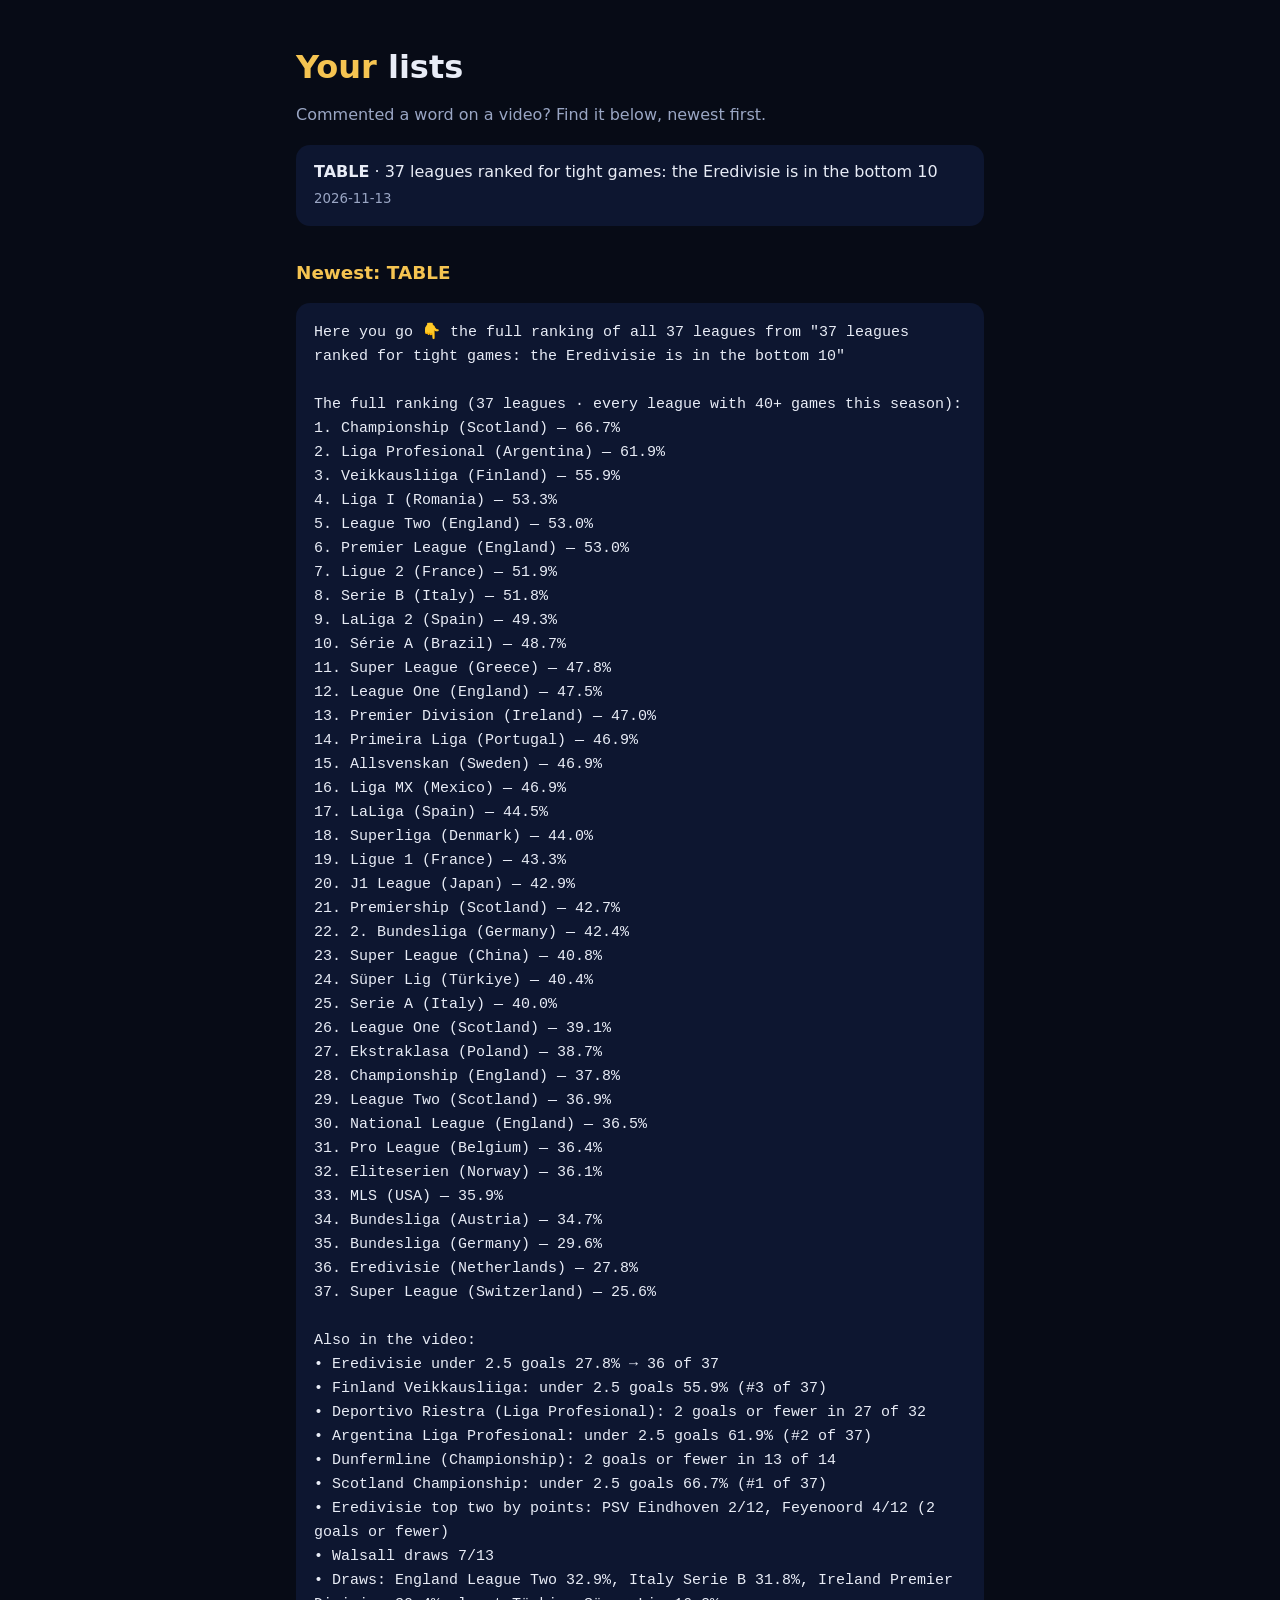
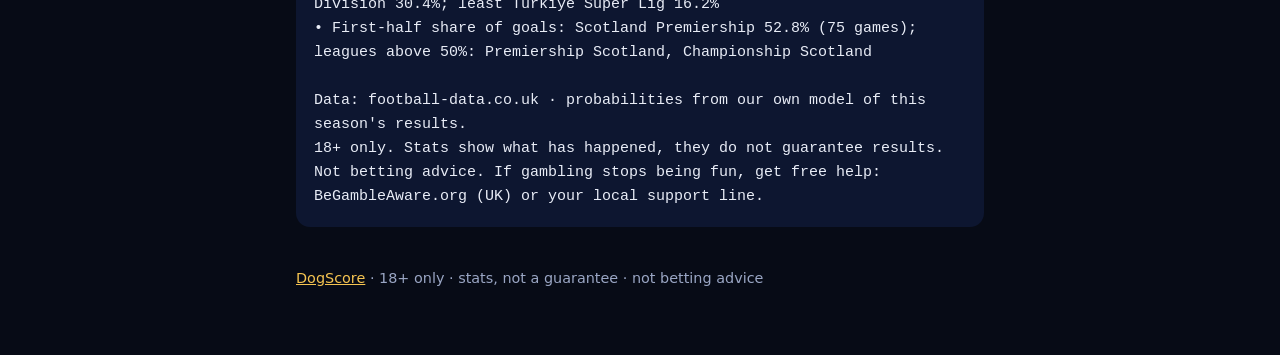
==== lists/index.html @ 9256e200 "List: 37 leagues ranked for tight games: the Eredivisie is in the" ====
<!doctype html>
<html lang="en"><head><meta charset="utf-8"><meta name="viewport" content="width=device-width,initial-scale=1">
<title>DogScore lists</title><link rel="stylesheet" href="../style.css">
<style>pre{white-space:pre-wrap;font:15px/1.6 ui-monospace,Menlo,monospace;background:var(--card);padding:18px;border-radius:14px}
.item{display:block;background:var(--card);border-radius:14px;padding:14px 18px;margin:12px 0;text-decoration:none;color:var(--text)}.item small{color:var(--muted)}</style></head>
<body><main><h1><b>Your</b> lists</h1><p class="muted">Commented a word on a video? Find it below, newest first.</p><a class="item" href="cta-test-map.html"><b>TABLE</b> · 37 leagues ranked for tight games: the Eredivisie is in the bottom 10<br><small>2026-11-13</small></a><h2>Newest: TABLE</h2><pre>Here you go 👇 the full ranking of all 37 leagues from "37 leagues ranked for tight games: the Eredivisie is in the bottom 10"

The full ranking (37 leagues · every league with 40+ games this season):
1. Championship (Scotland) — 66.7%
2. Liga Profesional (Argentina) — 61.9%
3. Veikkausliiga (Finland) — 55.9%
4. Liga I (Romania) — 53.3%
5. League Two (England) — 53.0%
6. Premier League (England) — 53.0%
7. Ligue 2 (France) — 51.9%
8. Serie B (Italy) — 51.8%
9. LaLiga 2 (Spain) — 49.3%
10. Série A (Brazil) — 48.7%
11. Super League (Greece) — 47.8%
12. League One (England) — 47.5%
13. Premier Division (Ireland) — 47.0%
14. Primeira Liga (Portugal) — 46.9%
15. Allsvenskan (Sweden) — 46.9%
16. Liga MX (Mexico) — 46.9%
17. LaLiga (Spain) — 44.5%
18. Superliga (Denmark) — 44.0%
19. Ligue 1 (France) — 43.3%
20. J1 League (Japan) — 42.9%
21. Premiership (Scotland) — 42.7%
22. 2. Bundesliga (Germany) — 42.4%
23. Super League (China) — 40.8%
24. Süper Lig (Türkiye) — 40.4%
25. Serie A (Italy) — 40.0%
26. League One (Scotland) — 39.1%
27. Ekstraklasa (Poland) — 38.7%
28. Championship (England) — 37.8%
29. League Two (Scotland) — 36.9%
30. National League (England) — 36.5%
31. Pro League (Belgium) — 36.4%
32. Eliteserien (Norway) — 36.1%
33. MLS (USA) — 35.9%
34. Bundesliga (Austria) — 34.7%
35. Bundesliga (Germany) — 29.6%
36. Eredivisie (Netherlands) — 27.8%
37. Super League (Switzerland) — 25.6%

Also in the video:
• Eredivisie under 2.5 goals 27.8% → 36 of 37
• Finland Veikkausliiga: under 2.5 goals 55.9% (#3 of 37)
• Deportivo Riestra (Liga Profesional): 2 goals or fewer in 27 of 32
• Argentina Liga Profesional: under 2.5 goals 61.9% (#2 of 37)
• Dunfermline (Championship): 2 goals or fewer in 13 of 14
• Scotland Championship: under 2.5 goals 66.7% (#1 of 37)
• Eredivisie top two by points: PSV Eindhoven 2/12, Feyenoord 4/12 (2 goals or fewer)
• Walsall draws 7/13
• Draws: England League Two 32.9%, Italy Serie B 31.8%, Ireland Premier Division 30.4%; least Türkiye Süper Lig 16.2%
• First-half share of goals: Scotland Premiership 52.8% (75 games); leagues above 50%: Premiership Scotland, Championship Scotland

Data: football-data.co.uk · probabilities from our own model of this season's results.
18+ only. Stats show what has happened, they do not guarantee results. Not betting advice. If gambling stops being fun, get free help: BeGambleAware.org (UK) or your local support line.</pre><footer><a href="../index.html">DogScore</a> · 18+ only · stats, not a guarantee · not betting advice</footer></main></body></html>
---- style.css ----
:root{--bg:#070b16;--card:#0d1630;--text:#e8ecf6;--muted:#9aa6c4;--gold:#f5c451;--red:#ff2b3a}
*{box-sizing:border-box}body{margin:0;background:var(--bg);color:var(--text);font:16px/1.65 system-ui,-apple-system,Segoe UI,Roboto,sans-serif}
main{max-width:720px;margin:0 auto;padding:48px 16px 64px}h1{font-size:2rem;line-height:1.2;margin:0 0 8px}h1 b{color:var(--gold)}
h2{font-size:1.15rem;margin:32px 0 8px;color:var(--gold)}p,li{color:var(--text)}.muted{color:var(--muted)}
.card{background:var(--card);border-radius:14px;padding:20px 22px;margin:24px 0}a{color:var(--gold)}
footer{margin-top:40px;color:var(--muted);font-size:.9rem}.age{color:var(--red);font-weight:700}
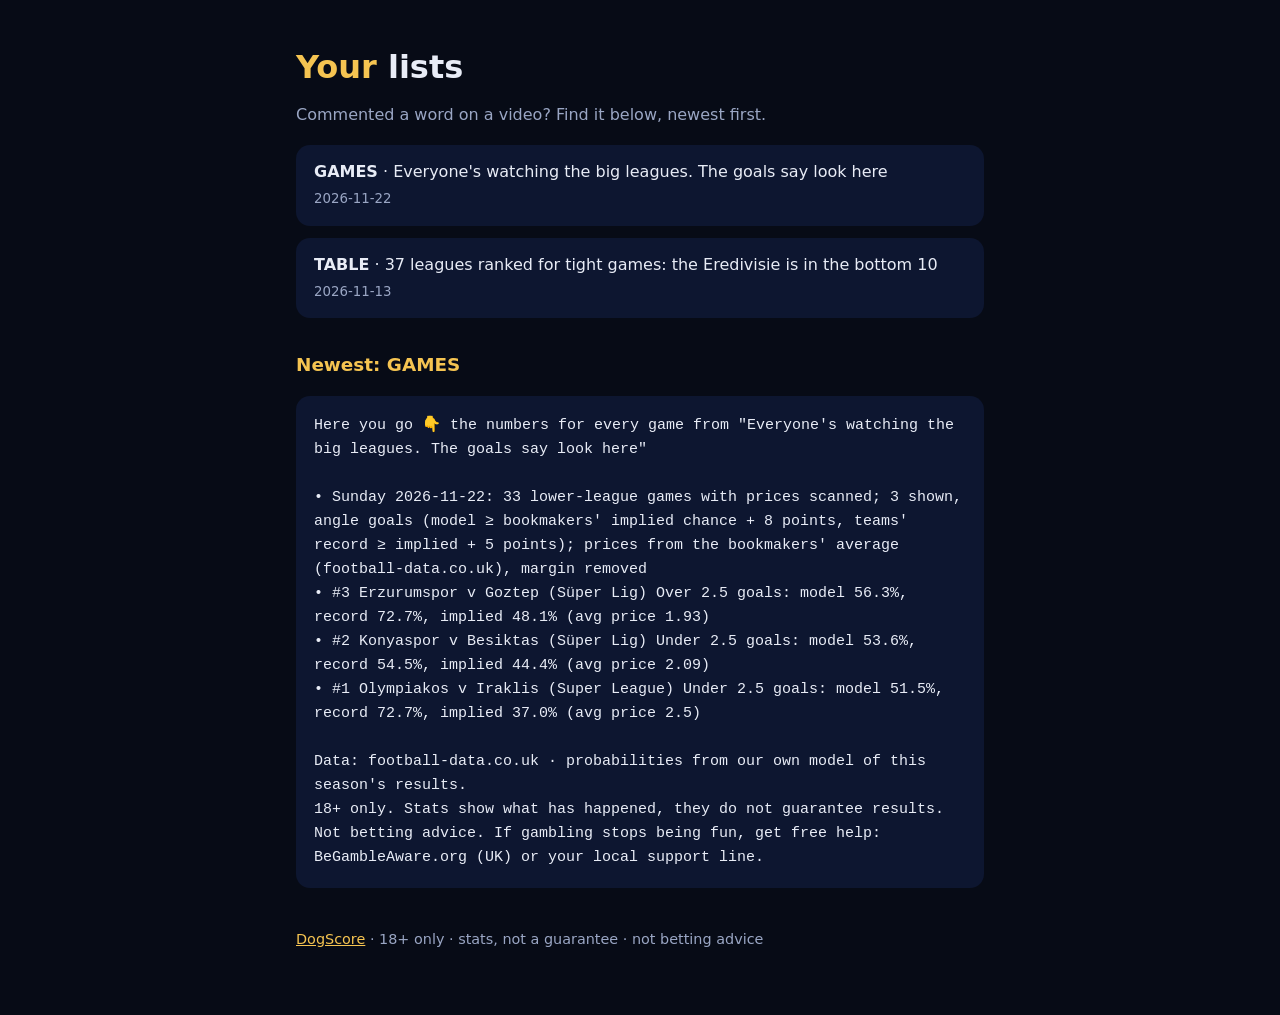
==== commit a09df82c: "List: Everyone's watching the big leagues. The goals say look here" ====
--- a/lists/index.html
+++ b/lists/index.html
@@ -3,58 +3,12 @@
 <title>DogScore lists</title><link rel="stylesheet" href="../style.css">
 <style>pre{white-space:pre-wrap;font:15px/1.6 ui-monospace,Menlo,monospace;background:var(--card);padding:18px;border-radius:14px}
 .item{display:block;background:var(--card);border-radius:14px;padding:14px 18px;margin:12px 0;text-decoration:none;color:var(--text)}.item small{color:var(--muted)}</style></head>
-<body><main><h1><b>Your</b> lists</h1><p class="muted">Commented a word on a video? Find it below, newest first.</p><a class="item" href="cta-test-map.html"><b>TABLE</b> · 37 leagues ranked for tight games: the Eredivisie is in the bottom 10<br><small>2026-11-13</small></a><h2>Newest: TABLE</h2><pre>Here you go 👇 the full ranking of all 37 leagues from "37 leagues ranked for tight games: the Eredivisie is in the bottom 10"
+<body><main><h1><b>Your</b> lists</h1><p class="muted">Commented a word on a video? Find it below, newest first.</p><a class="item" href="e5031dbe-af66-4428-9d58-ca70b0117be8.html"><b>GAMES</b> · Everyone's watching the big leagues. The goals say look here<br><small>2026-11-22</small></a><a class="item" href="cta-test-map.html"><b>TABLE</b> · 37 leagues ranked for tight games: the Eredivisie is in the bottom 10<br><small>2026-11-13</small></a><h2>Newest: GAMES</h2><pre>Here you go 👇 the numbers for every game from "Everyone's watching the big leagues. The goals say look here"
 
-The full ranking (37 leagues · every league with 40+ games this season):
-1. Championship (Scotland) — 66.7%
-2. Liga Profesional (Argentina) — 61.9%
-3. Veikkausliiga (Finland) — 55.9%
-4. Liga I (Romania) — 53.3%
-5. League Two (England) — 53.0%
-6. Premier League (England) — 53.0%
-7. Ligue 2 (France) — 51.9%
-8. Serie B (Italy) — 51.8%
-9. LaLiga 2 (Spain) — 49.3%
-10. Série A (Brazil) — 48.7%
-11. Super League (Greece) — 47.8%
-12. League One (England) — 47.5%
-13. Premier Division (Ireland) — 47.0%
-14. Primeira Liga (Portugal) — 46.9%
-15. Allsvenskan (Sweden) — 46.9%
-16. Liga MX (Mexico) — 46.9%
-17. LaLiga (Spain) — 44.5%
-18. Superliga (Denmark) — 44.0%
-19. Ligue 1 (France) — 43.3%
-20. J1 League (Japan) — 42.9%
-21. Premiership (Scotland) — 42.7%
-22. 2. Bundesliga (Germany) — 42.4%
-23. Super League (China) — 40.8%
-24. Süper Lig (Türkiye) — 40.4%
-25. Serie A (Italy) — 40.0%
-26. League One (Scotland) — 39.1%
-27. Ekstraklasa (Poland) — 38.7%
-28. Championship (England) — 37.8%
-29. League Two (Scotland) — 36.9%
-30. National League (England) — 36.5%
-31. Pro League (Belgium) — 36.4%
-32. Eliteserien (Norway) — 36.1%
-33. MLS (USA) — 35.9%
-34. Bundesliga (Austria) — 34.7%
-35. Bundesliga (Germany) — 29.6%
-36. Eredivisie (Netherlands) — 27.8%
-37. Super League (Switzerland) — 25.6%
-
-Also in the video:
-• Eredivisie under 2.5 goals 27.8% → 36 of 37
-• Finland Veikkausliiga: under 2.5 goals 55.9% (#3 of 37)
-• Deportivo Riestra (Liga Profesional): 2 goals or fewer in 27 of 32
-• Argentina Liga Profesional: under 2.5 goals 61.9% (#2 of 37)
-• Dunfermline (Championship): 2 goals or fewer in 13 of 14
-• Scotland Championship: under 2.5 goals 66.7% (#1 of 37)
-• Eredivisie top two by points: PSV Eindhoven 2/12, Feyenoord 4/12 (2 goals or fewer)
-• Walsall draws 7/13
-• Draws: England League Two 32.9%, Italy Serie B 31.8%, Ireland Premier Division 30.4%; least Türkiye Süper Lig 16.2%
-• First-half share of goals: Scotland Premiership 52.8% (75 games); leagues above 50%: Premiership Scotland, Championship Scotland
+• Sunday 2026-11-22: 33 lower-league games with prices scanned; 3 shown, angle goals (model ≥ bookmakers' implied chance + 8 points, teams' record ≥ implied + 5 points); prices from the bookmakers' average (football-data.co.uk), margin removed
+• #3 Erzurumspor v Goztep (Süper Lig) Over 2.5 goals: model 56.3%, record 72.7%, implied 48.1% (avg price 1.93)
+• #2 Konyaspor v Besiktas (Süper Lig) Under 2.5 goals: model 53.6%, record 54.5%, implied 44.4% (avg price 2.09)
+• #1 Olympiakos v Iraklis (Super League) Under 2.5 goals: model 51.5%, record 72.7%, implied 37.0% (avg price 2.5)
 
 Data: football-data.co.uk · probabilities from our own model of this season's results.
 18+ only. Stats show what has happened, they do not guarantee results. Not betting advice. If gambling stops being fun, get free help: BeGambleAware.org (UK) or your local support line.</pre><footer><a href="../index.html">DogScore</a> · 18+ only · stats, not a guarantee · not betting advice</footer></main></body></html>
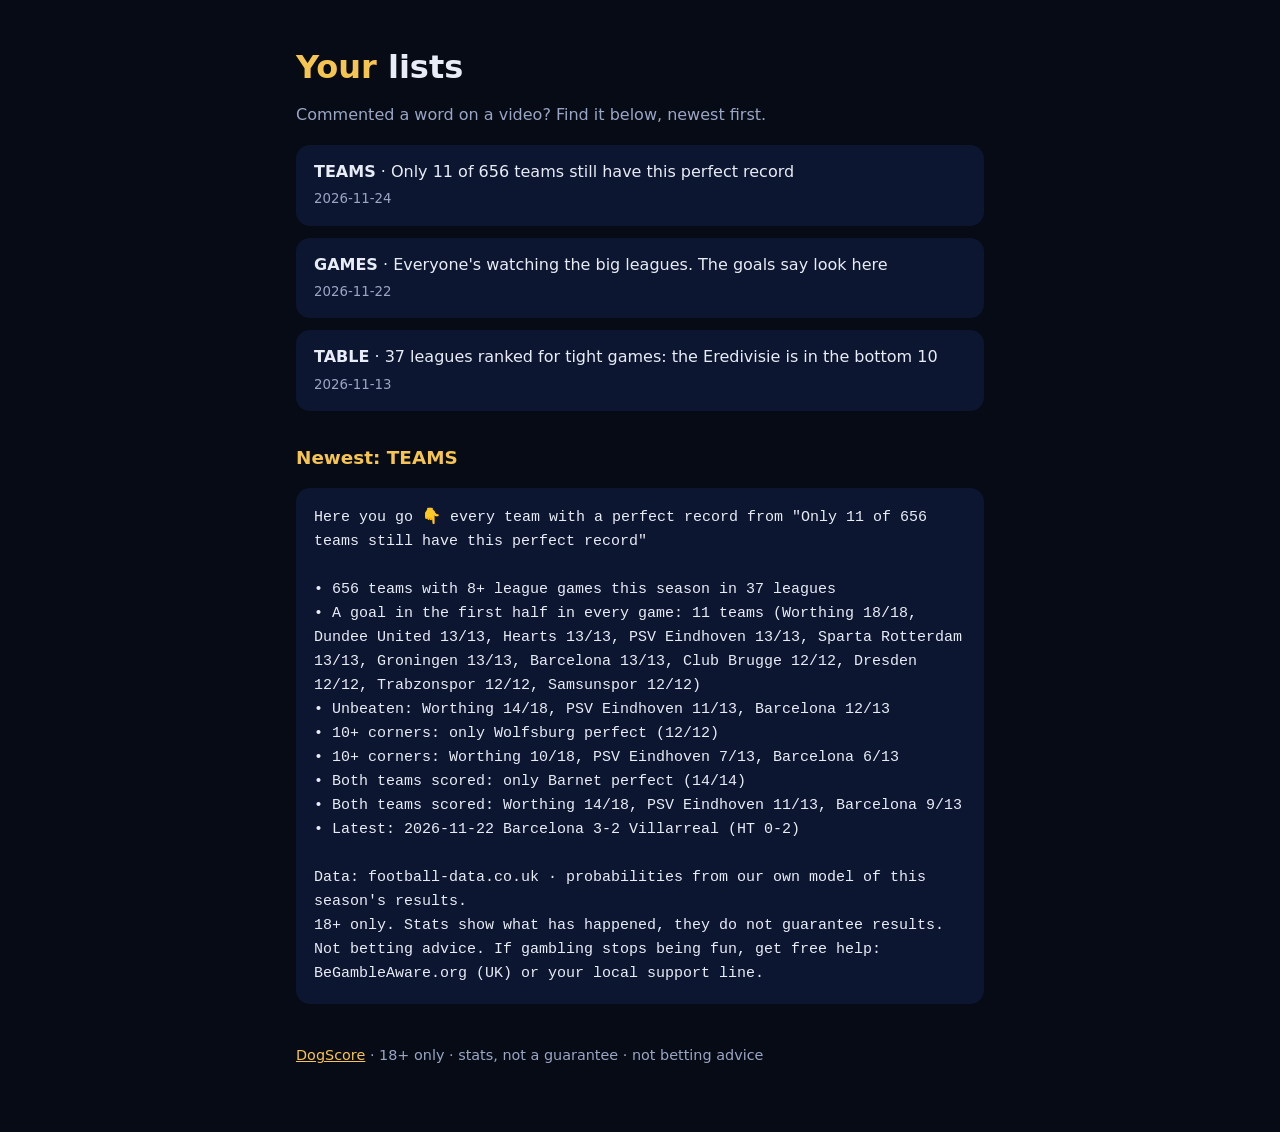
==== commit de874572: "List: Only 11 of 656 teams still have this perfect record" ====
--- a/lists/index.html
+++ b/lists/index.html
@@ -3,12 +3,16 @@
 <title>DogScore lists</title><link rel="stylesheet" href="../style.css">
 <style>pre{white-space:pre-wrap;font:15px/1.6 ui-monospace,Menlo,monospace;background:var(--card);padding:18px;border-radius:14px}
 .item{display:block;background:var(--card);border-radius:14px;padding:14px 18px;margin:12px 0;text-decoration:none;color:var(--text)}.item small{color:var(--muted)}</style></head>
-<body><main><h1><b>Your</b> lists</h1><p class="muted">Commented a word on a video? Find it below, newest first.</p><a class="item" href="e5031dbe-af66-4428-9d58-ca70b0117be8.html"><b>GAMES</b> · Everyone's watching the big leagues. The goals say look here<br><small>2026-11-22</small></a><a class="item" href="cta-test-map.html"><b>TABLE</b> · 37 leagues ranked for tight games: the Eredivisie is in the bottom 10<br><small>2026-11-13</small></a><h2>Newest: GAMES</h2><pre>Here you go 👇 the numbers for every game from "Everyone's watching the big leagues. The goals say look here"
+<body><main><h1><b>Your</b> lists</h1><p class="muted">Commented a word on a video? Find it below, newest first.</p><a class="item" href="a42c0a8f-a7d8-48b3-8abe-74a89be9c927.html"><b>TEAMS</b> · Only 11 of 656 teams still have this perfect record<br><small>2026-11-24</small></a><a class="item" href="e5031dbe-af66-4428-9d58-ca70b0117be8.html"><b>GAMES</b> · Everyone's watching the big leagues. The goals say look here<br><small>2026-11-22</small></a><a class="item" href="cta-test-map.html"><b>TABLE</b> · 37 leagues ranked for tight games: the Eredivisie is in the bottom 10<br><small>2026-11-13</small></a><h2>Newest: TEAMS</h2><pre>Here you go 👇 every team with a perfect record from "Only 11 of 656 teams still have this perfect record"
 
-• Sunday 2026-11-22: 33 lower-league games with prices scanned; 3 shown, angle goals (model ≥ bookmakers' implied chance + 8 points, teams' record ≥ implied + 5 points); prices from the bookmakers' average (football-data.co.uk), margin removed
-• #3 Erzurumspor v Goztep (Süper Lig) Over 2.5 goals: model 56.3%, record 72.7%, implied 48.1% (avg price 1.93)
-• #2 Konyaspor v Besiktas (Süper Lig) Under 2.5 goals: model 53.6%, record 54.5%, implied 44.4% (avg price 2.09)
-• #1 Olympiakos v Iraklis (Super League) Under 2.5 goals: model 51.5%, record 72.7%, implied 37.0% (avg price 2.5)
+• 656 teams with 8+ league games this season in 37 leagues
+• A goal in the first half in every game: 11 teams (Worthing 18/18, Dundee United 13/13, Hearts 13/13, PSV Eindhoven 13/13, Sparta Rotterdam 13/13, Groningen 13/13, Barcelona 13/13, Club Brugge 12/12, Dresden 12/12, Trabzonspor 12/12, Samsunspor 12/12)
+• Unbeaten: Worthing 14/18, PSV Eindhoven 11/13, Barcelona 12/13
+• 10+ corners: only Wolfsburg perfect (12/12)
+• 10+ corners: Worthing 10/18, PSV Eindhoven 7/13, Barcelona 6/13
+• Both teams scored: only Barnet perfect (14/14)
+• Both teams scored: Worthing 14/18, PSV Eindhoven 11/13, Barcelona 9/13
+• Latest: 2026-11-22 Barcelona 3-2 Villarreal (HT 0-2)
 
 Data: football-data.co.uk · probabilities from our own model of this season's results.
 18+ only. Stats show what has happened, they do not guarantee results. Not betting advice. If gambling stops being fun, get free help: BeGambleAware.org (UK) or your local support line.</pre><footer><a href="../index.html">DogScore</a> · 18+ only · stats, not a guarantee · not betting advice</footer></main></body></html>
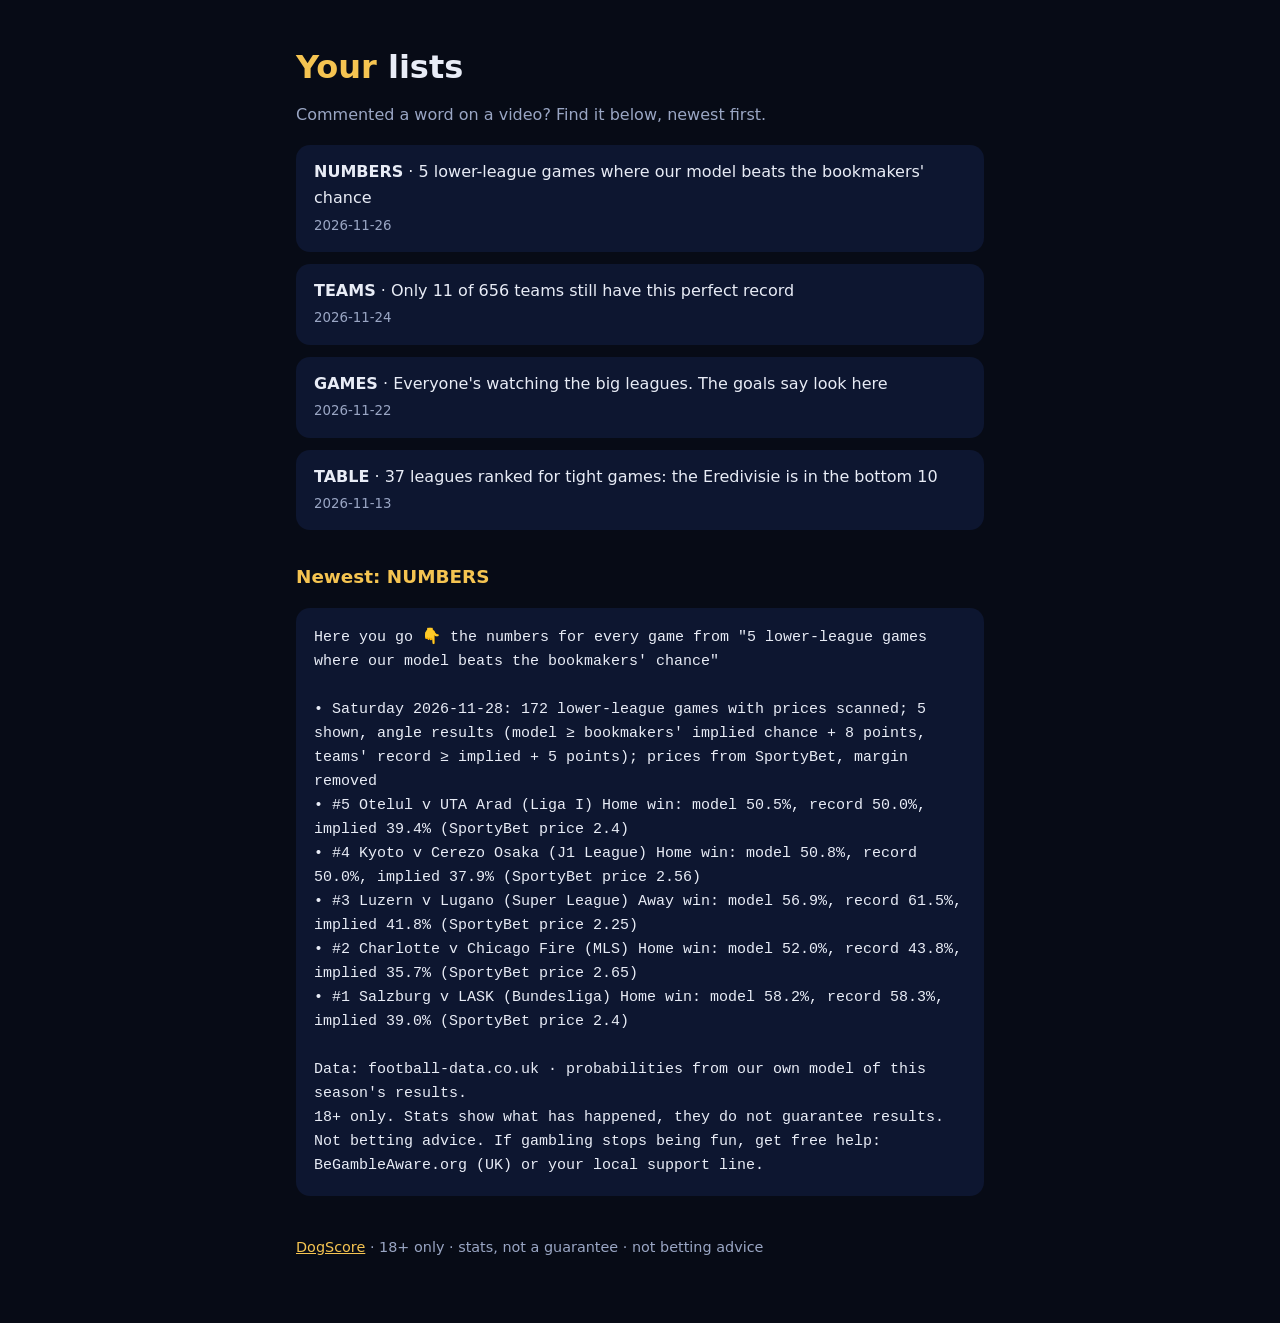
==== commit 8d51690c: "List: 5 lower-league games where our model beats the bookmakers' c" ====
--- a/lists/index.html
+++ b/lists/index.html
@@ -3,16 +3,14 @@
 <title>DogScore lists</title><link rel="stylesheet" href="../style.css">
 <style>pre{white-space:pre-wrap;font:15px/1.6 ui-monospace,Menlo,monospace;background:var(--card);padding:18px;border-radius:14px}
 .item{display:block;background:var(--card);border-radius:14px;padding:14px 18px;margin:12px 0;text-decoration:none;color:var(--text)}.item small{color:var(--muted)}</style></head>
-<body><main><h1><b>Your</b> lists</h1><p class="muted">Commented a word on a video? Find it below, newest first.</p><a class="item" href="a42c0a8f-a7d8-48b3-8abe-74a89be9c927.html"><b>TEAMS</b> · Only 11 of 656 teams still have this perfect record<br><small>2026-11-24</small></a><a class="item" href="e5031dbe-af66-4428-9d58-ca70b0117be8.html"><b>GAMES</b> · Everyone's watching the big leagues. The goals say look here<br><small>2026-11-22</small></a><a class="item" href="cta-test-map.html"><b>TABLE</b> · 37 leagues ranked for tight games: the Eredivisie is in the bottom 10<br><small>2026-11-13</small></a><h2>Newest: TEAMS</h2><pre>Here you go 👇 every team with a perfect record from "Only 11 of 656 teams still have this perfect record"
+<body><main><h1><b>Your</b> lists</h1><p class="muted">Commented a word on a video? Find it below, newest first.</p><a class="item" href="46f625d0-1074-4dcc-a4b0-27456b4d69cf.html"><b>NUMBERS</b> · 5 lower-league games where our model beats the bookmakers' chance<br><small>2026-11-26</small></a><a class="item" href="a42c0a8f-a7d8-48b3-8abe-74a89be9c927.html"><b>TEAMS</b> · Only 11 of 656 teams still have this perfect record<br><small>2026-11-24</small></a><a class="item" href="e5031dbe-af66-4428-9d58-ca70b0117be8.html"><b>GAMES</b> · Everyone's watching the big leagues. The goals say look here<br><small>2026-11-22</small></a><a class="item" href="cta-test-map.html"><b>TABLE</b> · 37 leagues ranked for tight games: the Eredivisie is in the bottom 10<br><small>2026-11-13</small></a><h2>Newest: NUMBERS</h2><pre>Here you go 👇 the numbers for every game from "5 lower-league games where our model beats the bookmakers' chance"
 
-• 656 teams with 8+ league games this season in 37 leagues
-• A goal in the first half in every game: 11 teams (Worthing 18/18, Dundee United 13/13, Hearts 13/13, PSV Eindhoven 13/13, Sparta Rotterdam 13/13, Groningen 13/13, Barcelona 13/13, Club Brugge 12/12, Dresden 12/12, Trabzonspor 12/12, Samsunspor 12/12)
-• Unbeaten: Worthing 14/18, PSV Eindhoven 11/13, Barcelona 12/13
-• 10+ corners: only Wolfsburg perfect (12/12)
-• 10+ corners: Worthing 10/18, PSV Eindhoven 7/13, Barcelona 6/13
-• Both teams scored: only Barnet perfect (14/14)
-• Both teams scored: Worthing 14/18, PSV Eindhoven 11/13, Barcelona 9/13
-• Latest: 2026-11-22 Barcelona 3-2 Villarreal (HT 0-2)
+• Saturday 2026-11-28: 172 lower-league games with prices scanned; 5 shown, angle results (model ≥ bookmakers' implied chance + 8 points, teams' record ≥ implied + 5 points); prices from SportyBet, margin removed
+• #5 Otelul v UTA Arad (Liga I) Home win: model 50.5%, record 50.0%, implied 39.4% (SportyBet price 2.4)
+• #4 Kyoto v Cerezo Osaka (J1 League) Home win: model 50.8%, record 50.0%, implied 37.9% (SportyBet price 2.56)
+• #3 Luzern v Lugano (Super League) Away win: model 56.9%, record 61.5%, implied 41.8% (SportyBet price 2.25)
+• #2 Charlotte v Chicago Fire (MLS) Home win: model 52.0%, record 43.8%, implied 35.7% (SportyBet price 2.65)
+• #1 Salzburg v LASK (Bundesliga) Home win: model 58.2%, record 58.3%, implied 39.0% (SportyBet price 2.4)
 
 Data: football-data.co.uk · probabilities from our own model of this season's results.
 18+ only. Stats show what has happened, they do not guarantee results. Not betting advice. If gambling stops being fun, get free help: BeGambleAware.org (UK) or your local support line.</pre><footer><a href="../index.html">DogScore</a> · 18+ only · stats, not a guarantee · not betting advice</footer></main></body></html>
